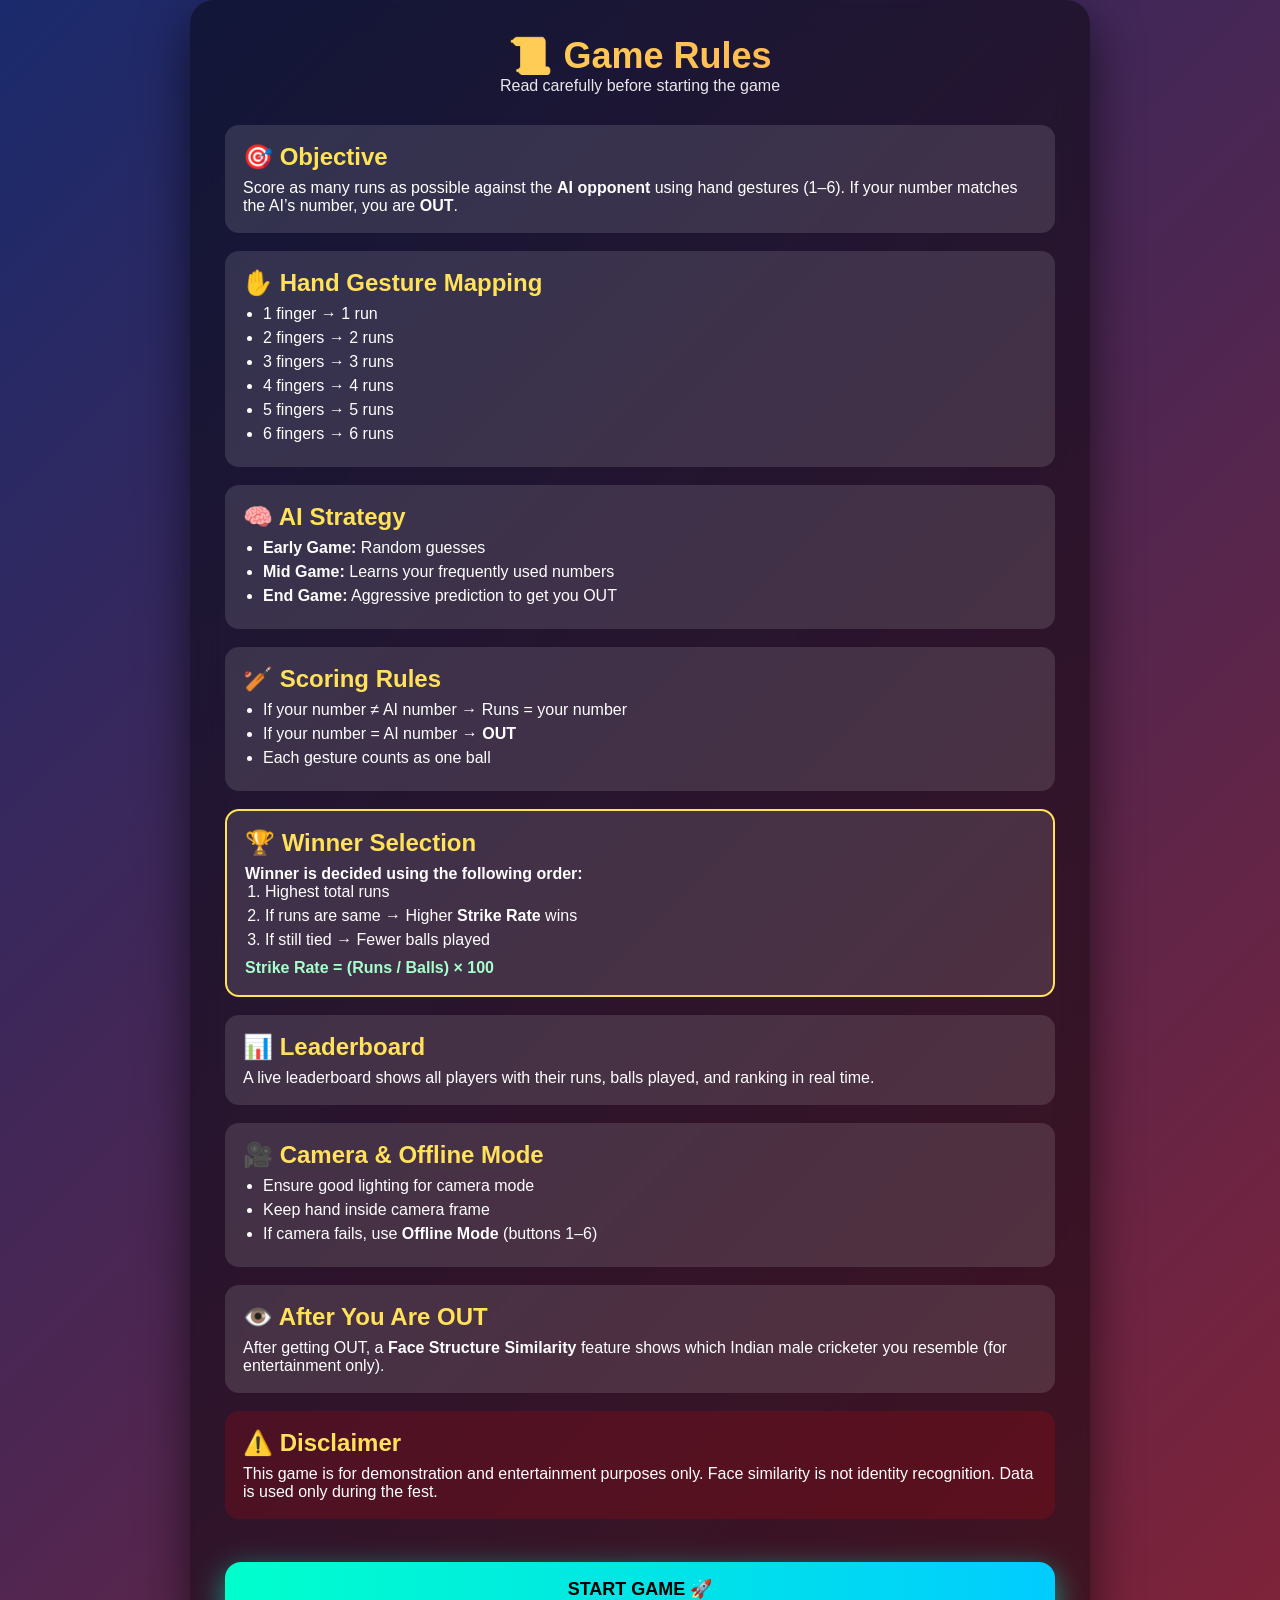
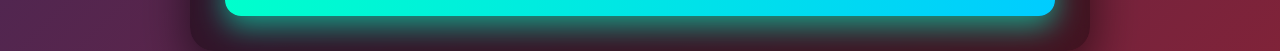
==== 2.html @ 297830f9 "Initial commit" ====
<!DOCTYPE html>
<html lang="en">
<head>
  <meta charset="UTF-8">
  <title>AI Hand Cricket | Rules</title>
  <meta name="viewport" content="width=device-width, initial-scale=1.0">

  <link rel="stylesheet" href="2.css">
</head>

<body>

  <div class="rules-container">

    <h1>📜 Game Rules</h1>
    <p class="subtitle">Read carefully before starting the game</p>

    <div class="rule-box">
      <h2>🎯 Objective</h2>
      <p>
        Score as many runs as possible against the <b>AI opponent</b>
        using hand gestures (1–6).  
        If your number matches the AI’s number, you are <b>OUT</b>.
      </p>
    </div>

    <div class="rule-box">
      <h2>✋ Hand Gesture Mapping</h2>
      <ul>
        <li>1 finger → 1 run</li>
        <li>2 fingers → 2 runs</li>
        <li>3 fingers → 3 runs</li>
        <li>4 fingers → 4 runs</li>
        <li>5 fingers → 5 runs</li>
        <li>6 fingers → 6 runs</li>
      </ul>
    </div>

    <div class="rule-box">
      <h2>🧠 AI Strategy</h2>
      <ul>
        <li><b>Early Game:</b> Random guesses</li>
        <li><b>Mid Game:</b> Learns your frequently used numbers</li>
        <li><b>End Game:</b> Aggressive prediction to get you OUT</li>
      </ul>
    </div>

    <div class="rule-box">
      <h2>🏏 Scoring Rules</h2>
      <ul>
        <li>If your number ≠ AI number → Runs = your number</li>
        <li>If your number = AI number → <b>OUT</b></li>
        <li>Each gesture counts as one ball</li>
      </ul>
    </div>

    <div class="rule-box highlight">
      <h2>🏆 Winner Selection</h2>
      <p><b>Winner is decided using the following order:</b></p>
      <ol>
        <li>Highest total runs</li>
        <li>If runs are same → Higher <b>Strike Rate</b> wins</li>
        <li>If still tied → Fewer balls played</li>
      </ol>

      <p class="formula">
        Strike Rate = (Runs / Balls) × 100
      </p>
    </div>

    <div class="rule-box">
      <h2>📊 Leaderboard</h2>
      <p>
        A live leaderboard shows all players with their
        runs, balls played, and ranking in real time.
      </p>
    </div>

    <div class="rule-box">
      <h2>🎥 Camera & Offline Mode</h2>
      <ul>
        <li>Ensure good lighting for camera mode</li>
        <li>Keep hand inside camera frame</li>
        <li>If camera fails, use <b>Offline Mode</b> (buttons 1–6)</li>
      </ul>
    </div>

    <div class="rule-box">
      <h2>👁️ After You Are OUT</h2>
      <p>
        After getting OUT, a <b>Face Structure Similarity</b>
        feature shows which Indian male cricketer you resemble
        (for entertainment only).
      </p>
    </div>

    <div class="rule-box disclaimer">
      <h2>⚠️ Disclaimer</h2>
      <p>
        This game is for demonstration and entertainment purposes only.
        Face similarity is not identity recognition.
        Data is used only during the fest.
      </p>
    </div>

    <button id="startGameBtn">START GAME 🚀</button>

  </div>

  <script src="2.js"></script>
</body>
</html>
---- 2.css ----
* {
    margin: 0;
    padding: 0;
    box-sizing: border-box;
    font-family: "Poppins", sans-serif;
  }
  
  body {
    min-height: 100vh;
    background: linear-gradient(135deg, #1a2a6c, #b21f1f, #fdbb2d);
    background-size: 300% 300%;
    animation: bgMove 12s ease infinite;
    display: flex;
    justify-content: center;
    align-items: center;
    color: #fff;
  }
  
  @keyframes bgMove {
    0% { background-position: 0% 50%; }
    50% { background-position: 100% 50%; }
    100% { background-position: 0% 50%; }
  }
  
  .rules-container {
    width: 100%;
    max-width: 900px;
    padding: 35px;
    background: rgba(0, 0, 0, 0.45);
    border-radius: 24px;
    backdrop-filter: blur(14px);
    box-shadow: 0 20px 50px rgba(0,0,0,0.6);
  }
  
  h1 {
    text-align: center;
    font-size: 36px;
    background: linear-gradient(90deg, #ffe259, #ffa751);
    -webkit-background-clip: text;
    -webkit-text-fill-color: transparent;
  }
  
  .subtitle {
    text-align: center;
    margin-bottom: 30px;
    opacity: 0.9;
  }
  
  .rule-box {
    margin-bottom: 18px;
    padding: 18px;
    border-radius: 14px;
    background: rgba(255,255,255,0.12);
  }
  
  .rule-box h2 {
    margin-bottom: 8px;
    color: #ffe259;
  }
  
  .rule-box ul,
  .rule-box ol {
    padding-left: 20px;
  }
  
  .rule-box li {
    margin-bottom: 6px;
  }
  
  .highlight {
    border: 2px solid #ffe259;
  }
  
  .formula {
    margin-top: 10px;
    font-weight: bold;
    color: #a6ffcb;
  }
  
  .disclaimer {
    background: rgba(255, 0, 0, 0.15);
  }
  
  button {
    width: 100%;
    margin-top: 25px;
    padding: 16px;
    font-size: 18px;
    font-weight: bold;
    border: none;
    border-radius: 16px;
    cursor: pointer;
    background: linear-gradient(90deg, #00ffcc, #00ccff);
    color: #000;
    box-shadow: 0 10px 30px rgba(0,255,204,0.6);
  }
  
  button:hover {
    transform: translateY(-3px);
  }
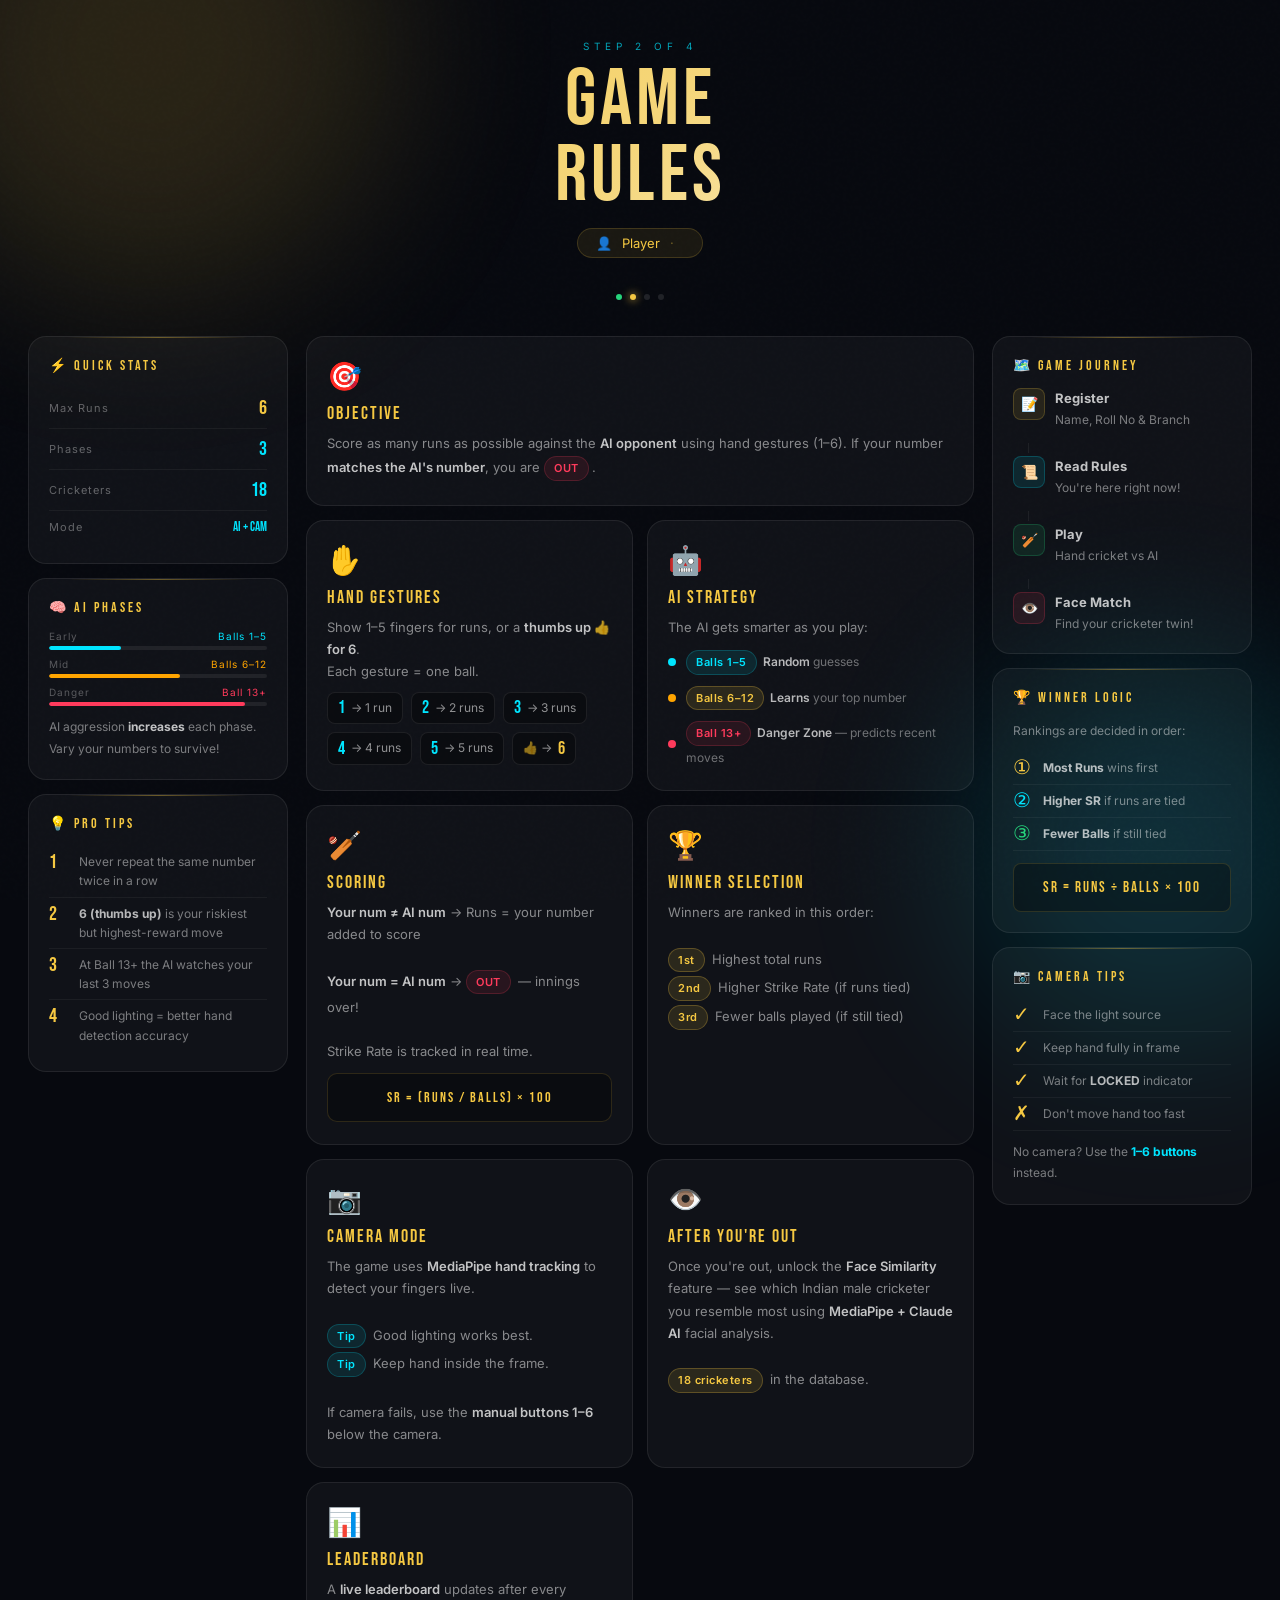
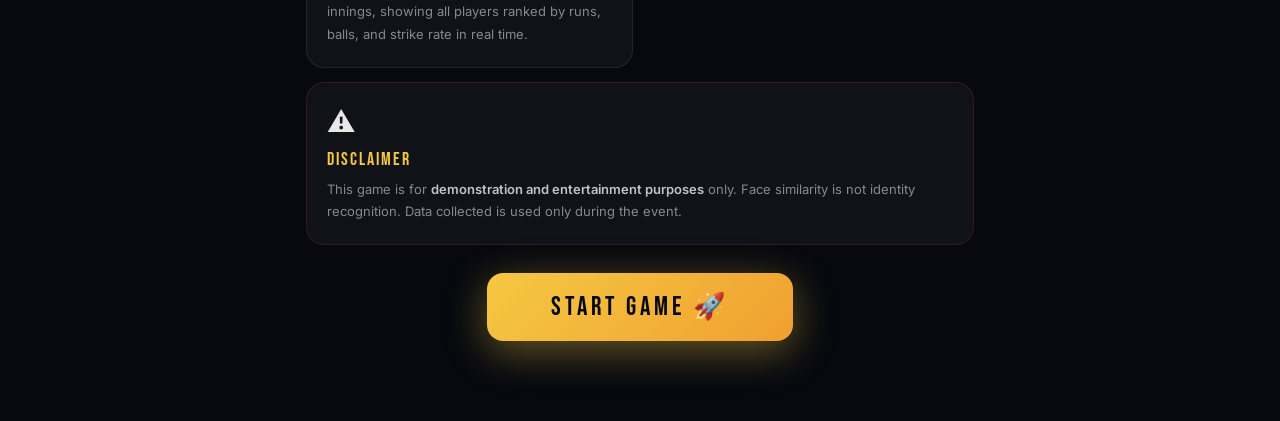
==== commit 7ca5fae9: "Add files via upload" ====
--- a/2.html
+++ b/2.html
@@ -4,109 +4,514 @@
   <meta charset="UTF-8">
   <title>AI Hand Cricket | Rules</title>
   <meta name="viewport" content="width=device-width, initial-scale=1.0">
-
-  <link rel="stylesheet" href="2.css">
+  <link href="https://fonts.googleapis.com/css2?family=Bebas+Neue&family=Inter:wght@300;400;500;600&display=swap" rel="stylesheet">
+  <style>
+    *, *::before, *::after { margin: 0; padding: 0; box-sizing: border-box; }
+
+    :root {
+      --gold: #f5c842;
+      --gold2: #f5d67a;
+      --cyan: #00e5ff;
+      --red: #ff3b5c;
+      --green: #26d47c;
+      --bg: #07090f;
+      --card: rgba(255,255,255,0.04);
+      --border: rgba(255,255,255,0.08);
+      --text: #e8e8e8;
+    }
+
+    body {
+      background: var(--bg);
+      min-height: 100vh;
+      font-family: 'Inter', sans-serif;
+      color: var(--text);
+      position: relative;
+      overflow-x: hidden;
+    }
+
+    .blob { position: fixed; border-radius: 50%; filter: blur(90px); opacity: 0.14; pointer-events: none; }
+    .blob1 { width: 500px; height: 500px; background: var(--gold); top: -200px; left: -100px; }
+    .blob2 { width: 400px; height: 400px; background: var(--cyan); bottom: -150px; right: -80px; }
+
+    body::after {
+      content: '';
+      position: fixed; inset: 0;
+      background-image: url("data:image/svg+xml,%3Csvg viewBox='0 0 256 256' xmlns='http://www.w3.org/2000/svg'%3E%3Cfilter id='noise'%3E%3CfeTurbulence type='fractalNoise' baseFrequency='0.9' numOctaves='4' stitchTiles='stitch'/%3E%3C/filter%3E%3Crect width='100%25' height='100%25' filter='url(%23noise)' opacity='0.04'/%3E%3C/svg%3E");
+      pointer-events: none; z-index: 0; opacity: 0.3;
+    }
+
+    .page {
+      position: relative; z-index: 1;
+      max-width: 1280px; margin: 0 auto;
+      padding: 40px 28px 80px;
+    }
+
+    /* Header */
+    .header { text-align: center; margin-bottom: 36px; }
+    .eyebrow { font-size: 10px; letter-spacing: 5px; color: var(--cyan); text-transform: uppercase; margin-bottom: 10px; opacity: 0.7; }
+    .title {
+      font-family: 'Bebas Neue', sans-serif;
+      font-size: clamp(48px, 7vw, 80px);
+      letter-spacing: 4px;
+      line-height: 0.95;
+      background: linear-gradient(135deg, var(--gold), var(--gold2), #fff);
+      -webkit-background-clip: text; -webkit-text-fill-color: transparent;
+    }
+    .player-strip {
+      display: inline-flex; align-items: center; gap: 10px;
+      margin-top: 14px; padding: 6px 18px;
+      background: rgba(245,200,66,0.08);
+      border: 1px solid rgba(245,200,66,0.18);
+      border-radius: 100px;
+      font-size: 13px; color: var(--gold);
+    }
+
+    /* Steps nav */
+    .steps-nav {
+      display: flex; justify-content: center; gap: 8px; margin-bottom: 36px;
+    }
+    .snav-dot {
+      width: 6px; height: 6px; border-radius: 50%;
+      background: rgba(255,255,255,0.1);
+    }
+    .snav-dot.active { background: var(--gold); box-shadow: 0 0 8px var(--gold); }
+    .snav-dot.done { background: var(--green); }
+
+    /* ── 3-COLUMN LAYOUT ── */
+    .layout {
+      display: grid;
+      grid-template-columns: 260px 1fr 260px;
+      gap: 18px;
+      align-items: start;
+    }
+    @media(max-width: 1024px) { .layout { grid-template-columns: 1fr; } }
+    @media(min-width: 1025px) {
+      .sidebar-left, .sidebar-right { position: sticky; top: 24px; }
+    }
+
+    /* Sidebar panels */
+    .sidebar-panel {
+      background: var(--card);
+      border: 1px solid var(--border);
+      border-radius: 18px;
+      padding: 20px;
+      margin-bottom: 14px;
+      position: relative; overflow: hidden;
+      animation: fadeUp 0.6s cubic-bezier(0.22,1,0.36,1) both;
+    }
+    .sidebar-panel::before {
+      content: ''; position: absolute; top: 0; left: 15%; right: 15%; height: 1px;
+      background: linear-gradient(90deg, transparent, var(--gold), transparent);
+      opacity: 0.4;
+    }
+    .sp-title {
+      font-family: 'Bebas Neue', sans-serif;
+      font-size: 14px; letter-spacing: 3px; color: var(--gold);
+      margin-bottom: 14px; display: flex; align-items: center; gap: 8px;
+    }
+    .sp-body { font-size: 12px; color: rgba(255,255,255,0.45); line-height: 1.8; }
+    .sp-body strong { color: rgba(255,255,255,0.75); }
+
+    /* Quick stats */
+    .stat-row { display: flex; justify-content: space-between; align-items: center;
+      padding: 8px 0; border-bottom: 1px solid rgba(255,255,255,0.05); }
+    .stat-row:last-child { border-bottom: none; }
+    .stat-label { font-size: 11px; color: rgba(255,255,255,0.35); letter-spacing: 1px; }
+    .stat-val { font-family: 'Bebas Neue', sans-serif; font-size: 20px; color: var(--cyan); }
+
+    /* Tips list */
+    .tip-item { display: flex; gap: 10px; align-items: flex-start; padding: 6px 0;
+      border-bottom: 1px solid rgba(255,255,255,0.05); }
+    .tip-item:last-child { border-bottom: none; }
+    .tip-num { font-family: 'Bebas Neue', sans-serif; font-size: 20px; color: var(--gold);
+      line-height: 1; flex-shrink: 0; width: 20px; }
+    .tip-text { font-size: 12px; color: rgba(255,255,255,0.45); line-height: 1.6; }
+    .tip-text strong { color: rgba(255,255,255,0.7); }
+
+    /* Journey steps */
+    .journey-step { display: flex; gap: 10px; align-items: flex-start; margin-bottom: 14px; }
+    .journey-step:last-child { margin-bottom: 0; }
+    .js-icon { width: 32px; height: 32px; border-radius: 8px; display: flex; align-items: center;
+      justify-content: center; font-size: 14px; flex-shrink: 0;
+      background: rgba(245,200,66,0.1); border: 1px solid rgba(245,200,66,0.2); }
+    .js-text { font-size: 12px; color: rgba(255,255,255,0.45); line-height: 1.6; }
+    .js-text strong { color: rgba(255,255,255,0.75); font-size: 13px; display: block; margin-bottom: 1px; }
+    .js-connector { width: 1px; background: rgba(255,255,255,0.06); margin: 3px 0 3px 15px; height: 10px; }
+
+    /* Phase progress bar mini */
+    .phase-bar { margin: 8px 0; }
+    .pb-label { display: flex; justify-content: space-between; font-size: 10px;
+      color: rgba(255,255,255,0.3); margin-bottom: 4px; letter-spacing: 1px; }
+    .pb-track { height: 4px; background: rgba(255,255,255,0.07); border-radius: 4px; overflow: hidden; }
+    .pb-fill { height: 100%; border-radius: 4px; }
+
+    /* Rule cards — center column */
+    .rules-grid {
+      display: grid;
+      grid-template-columns: 1fr 1fr;
+      gap: 14px;
+      margin-bottom: 16px;
+    }
+    @media(max-width: 560px) { .rules-grid { grid-template-columns: 1fr; } }
+
+    .rule-card {
+      background: var(--card);
+      border: 1px solid var(--border);
+      border-radius: 18px;
+      padding: 22px 20px;
+      position: relative;
+      overflow: hidden;
+      transition: border-color 0.2s, transform 0.2s;
+      animation: fadeUp 0.6s cubic-bezier(0.22,1,0.36,1) both;
+    }
+    .rule-card:hover { border-color: rgba(245,200,66,0.3); transform: translateY(-2px); }
+    .rule-card::before {
+      content: ''; position: absolute; top: 0; left: 0; right: 0; height: 2px;
+      opacity: 0;
+      transition: opacity 0.2s;
+    }
+    .rule-card:hover::before { opacity: 1; }
+    .rule-card.accent-gold::before { background: linear-gradient(90deg, transparent, var(--gold), transparent); }
+    .rule-card.accent-cyan::before  { background: linear-gradient(90deg, transparent, var(--cyan), transparent); }
+    .rule-card.accent-red::before   { background: linear-gradient(90deg, transparent, var(--red), transparent); }
+    .rule-card.accent-green::before { background: linear-gradient(90deg, transparent, var(--green), transparent); }
+
+    /* stagger */
+    .rule-card:nth-child(1) { animation-delay: 0.05s; }
+    .rule-card:nth-child(2) { animation-delay: 0.1s; }
+    .rule-card:nth-child(3) { animation-delay: 0.15s; }
+    .rule-card:nth-child(4) { animation-delay: 0.2s; }
+    .rule-card:nth-child(5) { animation-delay: 0.25s; }
+    .rule-card:nth-child(6) { animation-delay: 0.3s; }
+
+    .rc-icon { font-size: 28px; margin-bottom: 10px; display: block; }
+    .rc-title {
+      font-family: 'Bebas Neue', sans-serif;
+      font-size: 18px; letter-spacing: 2px; margin-bottom: 8px;
+      color: var(--gold);
+    }
+    .rc-body { font-size: 13px; color: rgba(255,255,255,0.5); line-height: 1.7; }
+    .rc-body strong { color: rgba(255,255,255,0.75); font-weight: 600; }
+    .rc-body .tag {
+      display: inline-block;
+      padding: 2px 9px; border-radius: 100px;
+      font-size: 11px; font-weight: 600; letter-spacing: 0.5px;
+      margin: 2px 3px 2px 0;
+    }
+    .tag-gold { background: rgba(245,200,66,0.12); color: var(--gold); border: 1px solid rgba(245,200,66,0.25); }
+    .tag-cyan  { background: rgba(0,229,255,0.1);  color: var(--cyan); border: 1px solid rgba(0,229,255,0.2); }
+    .tag-red   { background: rgba(255,59,92,0.1);   color: var(--red);  border: 1px solid rgba(255,59,92,0.2); }
+    .tag-green { background: rgba(38,212,124,0.1);  color: var(--green);border: 1px solid rgba(38,212,124,0.2); }
+
+    /* Full-width card */
+    .rule-card.full { grid-column: 1 / -1; }
+
+    /* Gesture grid */
+    .gesture-row {
+      display: flex; gap: 8px; flex-wrap: wrap; margin-top: 8px;
+    }
+    .g-chip {
+      display: flex; align-items: center; gap: 6px;
+      background: rgba(0,0,0,0.3); border: 1px solid var(--border);
+      border-radius: 8px; padding: 5px 10px;
+      font-size: 12px; color: rgba(255,255,255,0.55);
+    }
+    .g-num {
+      font-family: 'Bebas Neue', sans-serif;
+      font-size: 18px; color: var(--cyan); line-height: 1;
+    }
+
+    /* Phase indicator */
+    .phase-row { display: flex; flex-direction: column; gap: 7px; margin-top: 8px; }
+    .phase-item { display: flex; align-items: center; gap: 10px; }
+    .phase-dot { width: 8px; height: 8px; border-radius: 50%; flex-shrink: 0; }
+    .phase-item .phase-desc { font-size: 12px; color: rgba(255,255,255,0.4); }
+    .phase-item strong { color: rgba(255,255,255,0.7); }
+
+    /* Winner formula */
+    .formula-box {
+      background: rgba(0,0,0,0.3); border: 1px solid rgba(245,200,66,0.15);
+      border-radius: 10px; padding: 12px 16px; margin-top: 10px; text-align: center;
+    }
+    .formula-box code {
+      font-size: 14px; color: var(--gold);
+      font-family: 'Bebas Neue', monospace; letter-spacing: 2px;
+    }
+
+    /* Disclaimer */
+    .disclaimer {
+      border-color: rgba(255,59,92,0.15);
+    }
+
+    /* CTA */
+    .cta-area { text-align: center; margin-top: 28px; animation: fadeUp 0.7s 0.4s both; }
+    .cta-btn {
+      display: inline-block;
+      padding: 18px 64px;
+      border: none; border-radius: 16px;
+      font-family: 'Bebas Neue', sans-serif;
+      font-size: 26px; letter-spacing: 4px;
+      cursor: pointer;
+      background: linear-gradient(135deg, var(--gold), #f0a030);
+      color: #07090f;
+      box-shadow: 0 10px 40px rgba(245,200,66,0.4);
+      transition: transform 0.2s, box-shadow 0.2s;
+    }
+    .cta-btn:hover { transform: translateY(-3px); box-shadow: 0 16px 50px rgba(245,200,66,0.6); }
+
+    @keyframes fadeUp { from { opacity:0; transform:translateY(20px); } to { opacity:1; transform:none; } }
+  </style>
 </head>
-
 <body>
-
-  <div class="rules-container">
-
-    <h1>📜 Game Rules</h1>
-    <p class="subtitle">Read carefully before starting the game</p>
-
-    <div class="rule-box">
-      <h2>🎯 Objective</h2>
-      <p>
-        Score as many runs as possible against the <b>AI opponent</b>
-        using hand gestures (1–6).  
-        If your number matches the AI’s number, you are <b>OUT</b>.
-      </p>
+  <div class="blob blob1"></div>
+  <div class="blob blob2"></div>
+
+  <div class="page">
+    <div class="header">
+      <div class="eyebrow">Step 2 of 4</div>
+      <div class="title">Game<br>Rules</div>
+      <div class="player-strip">
+        <span>👤</span>
+        <span id="pname">Player</span>
+        <span style="opacity:0.4">·</span>
+        <span id="pbranch" style="opacity:0.6; font-size:11px">—</span>
+      </div>
     </div>
 
-    <div class="rule-box">
-      <h2>✋ Hand Gesture Mapping</h2>
-      <ul>
-        <li>1 finger → 1 run</li>
-        <li>2 fingers → 2 runs</li>
-        <li>3 fingers → 3 runs</li>
-        <li>4 fingers → 4 runs</li>
-        <li>5 fingers → 5 runs</li>
-        <li>6 fingers → 6 runs</li>
-      </ul>
+    <div class="steps-nav">
+      <div class="snav-dot done"></div>
+      <div class="snav-dot active"></div>
+      <div class="snav-dot"></div>
+      <div class="snav-dot"></div>
     </div>
 
-    <div class="rule-box">
-      <h2>🧠 AI Strategy</h2>
-      <ul>
-        <li><b>Early Game:</b> Random guesses</li>
-        <li><b>Mid Game:</b> Learns your frequently used numbers</li>
-        <li><b>End Game:</b> Aggressive prediction to get you OUT</li>
-      </ul>
+    <div class="layout">
+
+    <!-- ── LEFT SIDEBAR ── -->
+    <div class="sidebar-left">
+
+      <div class="sidebar-panel" style="animation-delay:0.05s">
+        <div class="sp-title">⚡ Quick Stats</div>
+        <div class="stat-row"><span class="stat-label">Max Runs</span><span class="stat-val" style="color:var(--gold)">6</span></div>
+        <div class="stat-row"><span class="stat-label">Phases</span><span class="stat-val">3</span></div>
+        <div class="stat-row"><span class="stat-label">Cricketers</span><span class="stat-val">18</span></div>
+        <div class="stat-row"><span class="stat-label">Mode</span><span class="stat-val" style="font-size:13px;color:var(--cyan)">AI + CAM</span></div>
+      </div>
+
+      <div class="sidebar-panel" style="animation-delay:0.1s">
+        <div class="sp-title">🧠 AI Phases</div>
+        <div class="phase-bar">
+          <div class="pb-label"><span>Early</span><span style="color:var(--cyan)">Balls 1–5</span></div>
+          <div class="pb-track"><div class="pb-fill" style="width:33%;background:var(--cyan)"></div></div>
+        </div>
+        <div class="phase-bar">
+          <div class="pb-label"><span>Mid</span><span style="color:orange">Balls 6–12</span></div>
+          <div class="pb-track"><div class="pb-fill" style="width:60%;background:orange"></div></div>
+        </div>
+        <div class="phase-bar">
+          <div class="pb-label"><span>Danger</span><span style="color:var(--red)">Ball 13+</span></div>
+          <div class="pb-track"><div class="pb-fill" style="width:90%;background:var(--red)"></div></div>
+        </div>
+        <div class="sp-body" style="margin-top:10px">AI aggression <strong>increases</strong> each phase. Vary your numbers to survive!</div>
+      </div>
+
+      <div class="sidebar-panel" style="animation-delay:0.15s">
+        <div class="sp-title">💡 Pro Tips</div>
+        <div class="tip-item"><div class="tip-num">1</div><div class="tip-text">Never repeat the same number twice in a row</div></div>
+        <div class="tip-item"><div class="tip-num">2</div><div class="tip-text"><strong>6 (thumbs up)</strong> is your riskiest but highest-reward move</div></div>
+        <div class="tip-item"><div class="tip-num">3</div><div class="tip-text">At Ball 13+ the AI watches your last 3 moves</div></div>
+        <div class="tip-item"><div class="tip-num">4</div><div class="tip-text">Good lighting = better hand detection accuracy</div></div>
+      </div>
+
     </div>
 
-    <div class="rule-box">
-      <h2>🏏 Scoring Rules</h2>
-      <ul>
-        <li>If your number ≠ AI number → Runs = your number</li>
-        <li>If your number = AI number → <b>OUT</b></li>
-        <li>Each gesture counts as one ball</li>
-      </ul>
+    <!-- ── CENTER: RULES ── -->
+    <div class="center-col">
+    <div class="rules-grid">
+
+      <!-- Objective -->
+      <div class="rule-card accent-gold full">
+        <span class="rc-icon">🎯</span>
+        <div class="rc-title">Objective</div>
+        <div class="rc-body">
+          Score as many runs as possible against the <strong>AI opponent</strong> using hand gestures (1–6).
+          If your number <strong>matches the AI's number</strong>, you are <span class="tag tag-red">OUT</span>.
+        </div>
+      </div>
+
+      <!-- Gestures -->
+      <div class="rule-card accent-cyan">
+        <span class="rc-icon">✋</span>
+        <div class="rc-title">Hand Gestures</div>
+        <div class="rc-body">
+          Show 1–5 fingers for runs, or a <strong>thumbs up 👍 for 6</strong>.<br>
+          Each gesture = one ball.
+          <div class="gesture-row" style="margin-top:10px;">
+            <div class="g-chip"><span class="g-num">1</span> → 1 run</div>
+            <div class="g-chip"><span class="g-num">2</span> → 2 runs</div>
+            <div class="g-chip"><span class="g-num">3</span> → 3 runs</div>
+            <div class="g-chip"><span class="g-num">4</span> → 4 runs</div>
+            <div class="g-chip"><span class="g-num">5</span> → 5 runs</div>
+            <div class="g-chip">👍 → <span class="g-num" style="color:var(--gold)">6</span></div>
+          </div>
+        </div>
+      </div>
+
+      <!-- AI Strategy -->
+      <div class="rule-card accent-red">
+        <span class="rc-icon">🤖</span>
+        <div class="rc-title">AI Strategy</div>
+        <div class="rc-body">
+          The AI gets smarter as you play:
+          <div class="phase-row" style="margin-top:10px;">
+            <div class="phase-item">
+              <div class="phase-dot" style="background:var(--cyan);"></div>
+              <div class="phase-desc"><span class="tag tag-cyan">Balls 1–5</span> <strong>Random</strong> guesses</div>
+            </div>
+            <div class="phase-item">
+              <div class="phase-dot" style="background:orange;"></div>
+              <div class="phase-desc"><span class="tag tag-gold">Balls 6–12</span> <strong>Learns</strong> your top number</div>
+            </div>
+            <div class="phase-item">
+              <div class="phase-dot" style="background:var(--red);"></div>
+              <div class="phase-desc"><span class="tag tag-red">Ball 13+</span> <strong>Danger Zone</strong> — predicts recent moves</div>
+            </div>
+          </div>
+        </div>
+      </div>
+
+      <!-- Scoring -->
+      <div class="rule-card accent-gold">
+        <span class="rc-icon">🏏</span>
+        <div class="rc-title">Scoring</div>
+        <div class="rc-body">
+          <strong>Your num ≠ AI num</strong> → Runs = your number added to score<br><br>
+          <strong>Your num = AI num</strong> → <span class="tag tag-red">OUT</span> — innings over!<br><br>
+          Strike Rate is tracked in real time.
+          <div class="formula-box">
+            <code>SR = (Runs / Balls) × 100</code>
+          </div>
+        </div>
+      </div>
+
+      <!-- Winner -->
+      <div class="rule-card accent-green">
+        <span class="rc-icon">🏆</span>
+        <div class="rc-title">Winner Selection</div>
+        <div class="rc-body">
+          Winners are ranked in this order:
+          <br><br>
+          <span class="tag tag-gold">1st</span> Highest total runs<br>
+          <span class="tag tag-gold">2nd</span> Higher Strike Rate (if runs tied)<br>
+          <span class="tag tag-gold">3rd</span> Fewer balls played (if still tied)
+        </div>
+      </div>
+
+      <!-- Camera -->
+      <div class="rule-card accent-cyan">
+        <span class="rc-icon">📷</span>
+        <div class="rc-title">Camera Mode</div>
+        <div class="rc-body">
+          The game uses <strong>MediaPipe hand tracking</strong> to detect your fingers live.<br><br>
+          <span class="tag tag-cyan">Tip</span> Good lighting works best.<br>
+          <span class="tag tag-cyan">Tip</span> Keep hand inside the frame.<br><br>
+          If camera fails, use the <strong>manual buttons 1–6</strong> below the camera.
+        </div>
+      </div>
+
+      <!-- Face feature -->
+      <div class="rule-card accent-gold">
+        <span class="rc-icon">👁️</span>
+        <div class="rc-title">After You're OUT</div>
+        <div class="rc-body">
+          Once you're out, unlock the <strong>Face Similarity</strong> feature — see which Indian male cricketer you resemble most using <strong>MediaPipe + Claude AI</strong> facial analysis.<br><br>
+          <span class="tag tag-gold">18 cricketers</span> in the database.
+        </div>
+      </div>
+
+      <!-- Leaderboard -->
+      <div class="rule-card accent-green">
+        <span class="rc-icon">📊</span>
+        <div class="rc-title">Leaderboard</div>
+        <div class="rc-body">
+          A <strong>live leaderboard</strong> updates after every innings, showing all players ranked by runs, balls, and strike rate in real time.
+        </div>
+      </div>
+
+      <!-- Disclaimer -->
+      <div class="rule-card disclaimer full">
+        <span class="rc-icon">⚠️</span>
+        <div class="rc-title">Disclaimer</div>
+        <div class="rc-body">
+          This game is for <strong>demonstration and entertainment purposes</strong> only.
+          Face similarity is not identity recognition. Data collected is used only during the event.
+        </div>
+      </div>
+
+    </div><!-- end rules-grid -->
+
+    <div class="cta-area">
+      <button class="cta-btn" onclick="window.location.href='3.html'">Start Game 🚀</button>
     </div>
-
-    <div class="rule-box highlight">
-      <h2>🏆 Winner Selection</h2>
-      <p><b>Winner is decided using the following order:</b></p>
-      <ol>
-        <li>Highest total runs</li>
-        <li>If runs are same → Higher <b>Strike Rate</b> wins</li>
-        <li>If still tied → Fewer balls played</li>
-      </ol>
-
-      <p class="formula">
-        Strike Rate = (Runs / Balls) × 100
-      </p>
-    </div>
-
-    <div class="rule-box">
-      <h2>📊 Leaderboard</h2>
-      <p>
-        A live leaderboard shows all players with their
-        runs, balls played, and ranking in real time.
-      </p>
-    </div>
-
-    <div class="rule-box">
-      <h2>🎥 Camera & Offline Mode</h2>
-      <ul>
-        <li>Ensure good lighting for camera mode</li>
-        <li>Keep hand inside camera frame</li>
-        <li>If camera fails, use <b>Offline Mode</b> (buttons 1–6)</li>
-      </ul>
-    </div>
-
-    <div class="rule-box">
-      <h2>👁️ After You Are OUT</h2>
-      <p>
-        After getting OUT, a <b>Face Structure Similarity</b>
-        feature shows which Indian male cricketer you resemble
-        (for entertainment only).
-      </p>
-    </div>
-
-    <div class="rule-box disclaimer">
-      <h2>⚠️ Disclaimer</h2>
-      <p>
-        This game is for demonstration and entertainment purposes only.
-        Face similarity is not identity recognition.
-        Data is used only during the fest.
-      </p>
-    </div>
-
-    <button id="startGameBtn">START GAME 🚀</button>
-
-  </div>
-
-  <script src="2.js"></script>
+    </div><!-- end center-col -->
+
+    <!-- ── RIGHT SIDEBAR ── -->
+    <div class="sidebar-right">
+
+      <div class="sidebar-panel" style="animation-delay:0.05s">
+        <div class="sp-title">🗺️ Game Journey</div>
+        <div class="journey-step">
+          <div class="js-icon">📝</div>
+          <div class="js-text"><strong>Register</strong>Name, Roll No &amp; Branch</div>
+        </div>
+        <div class="js-connector"></div>
+        <div class="journey-step">
+          <div class="js-icon" style="background:rgba(0,229,255,0.1);border-color:rgba(0,229,255,0.2)">📜</div>
+          <div class="js-text"><strong>Read Rules</strong>You're here right now!</div>
+        </div>
+        <div class="js-connector"></div>
+        <div class="journey-step">
+          <div class="js-icon" style="background:rgba(38,212,124,0.1);border-color:rgba(38,212,124,0.2)">🏏</div>
+          <div class="js-text"><strong>Play</strong>Hand cricket vs AI</div>
+        </div>
+        <div class="js-connector"></div>
+        <div class="journey-step">
+          <div class="js-icon" style="background:rgba(255,59,92,0.1);border-color:rgba(255,59,92,0.2)">👁️</div>
+          <div class="js-text"><strong>Face Match</strong>Find your cricketer twin!</div>
+        </div>
+      </div>
+
+      <div class="sidebar-panel" style="animation-delay:0.1s">
+        <div class="sp-title">🏆 Winner Logic</div>
+        <div class="sp-body">
+          <div style="margin-bottom:10px">Rankings are decided in order:</div>
+          <div class="tip-item"><div class="tip-num" style="color:var(--gold)">①</div><div class="tip-text"><strong>Most Runs</strong> wins first</div></div>
+          <div class="tip-item"><div class="tip-num" style="color:var(--cyan)">②</div><div class="tip-text"><strong>Higher SR</strong> if runs are tied</div></div>
+          <div class="tip-item"><div class="tip-num" style="color:var(--green)">③</div><div class="tip-text"><strong>Fewer Balls</strong> if still tied</div></div>
+          <div style="margin-top:12px;padding:10px;background:rgba(0,0,0,0.3);border-radius:8px;border:1px solid rgba(245,200,66,0.15);text-align:center">
+            <div style="font-family:'Bebas Neue',sans-serif;font-size:15px;color:var(--gold);letter-spacing:2px">SR = Runs ÷ Balls × 100</div>
+          </div>
+        </div>
+      </div>
+
+      <div class="sidebar-panel" style="animation-delay:0.15s">
+        <div class="sp-title">📷 Camera Tips</div>
+        <div class="tip-item"><div class="tip-num">✓</div><div class="tip-text">Face the light source</div></div>
+        <div class="tip-item"><div class="tip-num">✓</div><div class="tip-text">Keep hand fully in frame</div></div>
+        <div class="tip-item"><div class="tip-num">✓</div><div class="tip-text">Wait for <strong>LOCKED</strong> indicator</div></div>
+        <div class="tip-item"><div class="tip-num">✗</div><div class="tip-text">Don't move hand too fast</div></div>
+        <div style="margin-top:10px" class="sp-body">No camera? Use the <strong style="color:var(--cyan)">1–6 buttons</strong> instead.</div>
+      </div>
+
+    </div><!-- end sidebar-right -->
+
+    </div><!-- end layout -->
+  </div><!-- end page -->
+
+  <script>
+    const p = JSON.parse(localStorage.getItem("currentPlayer")) || {};
+    document.getElementById("pname").textContent  = p.name   || "Player";
+    document.getElementById("pbranch").textContent = p.branch || "";
+  </script>
 </body>
-</html>
+</html>
